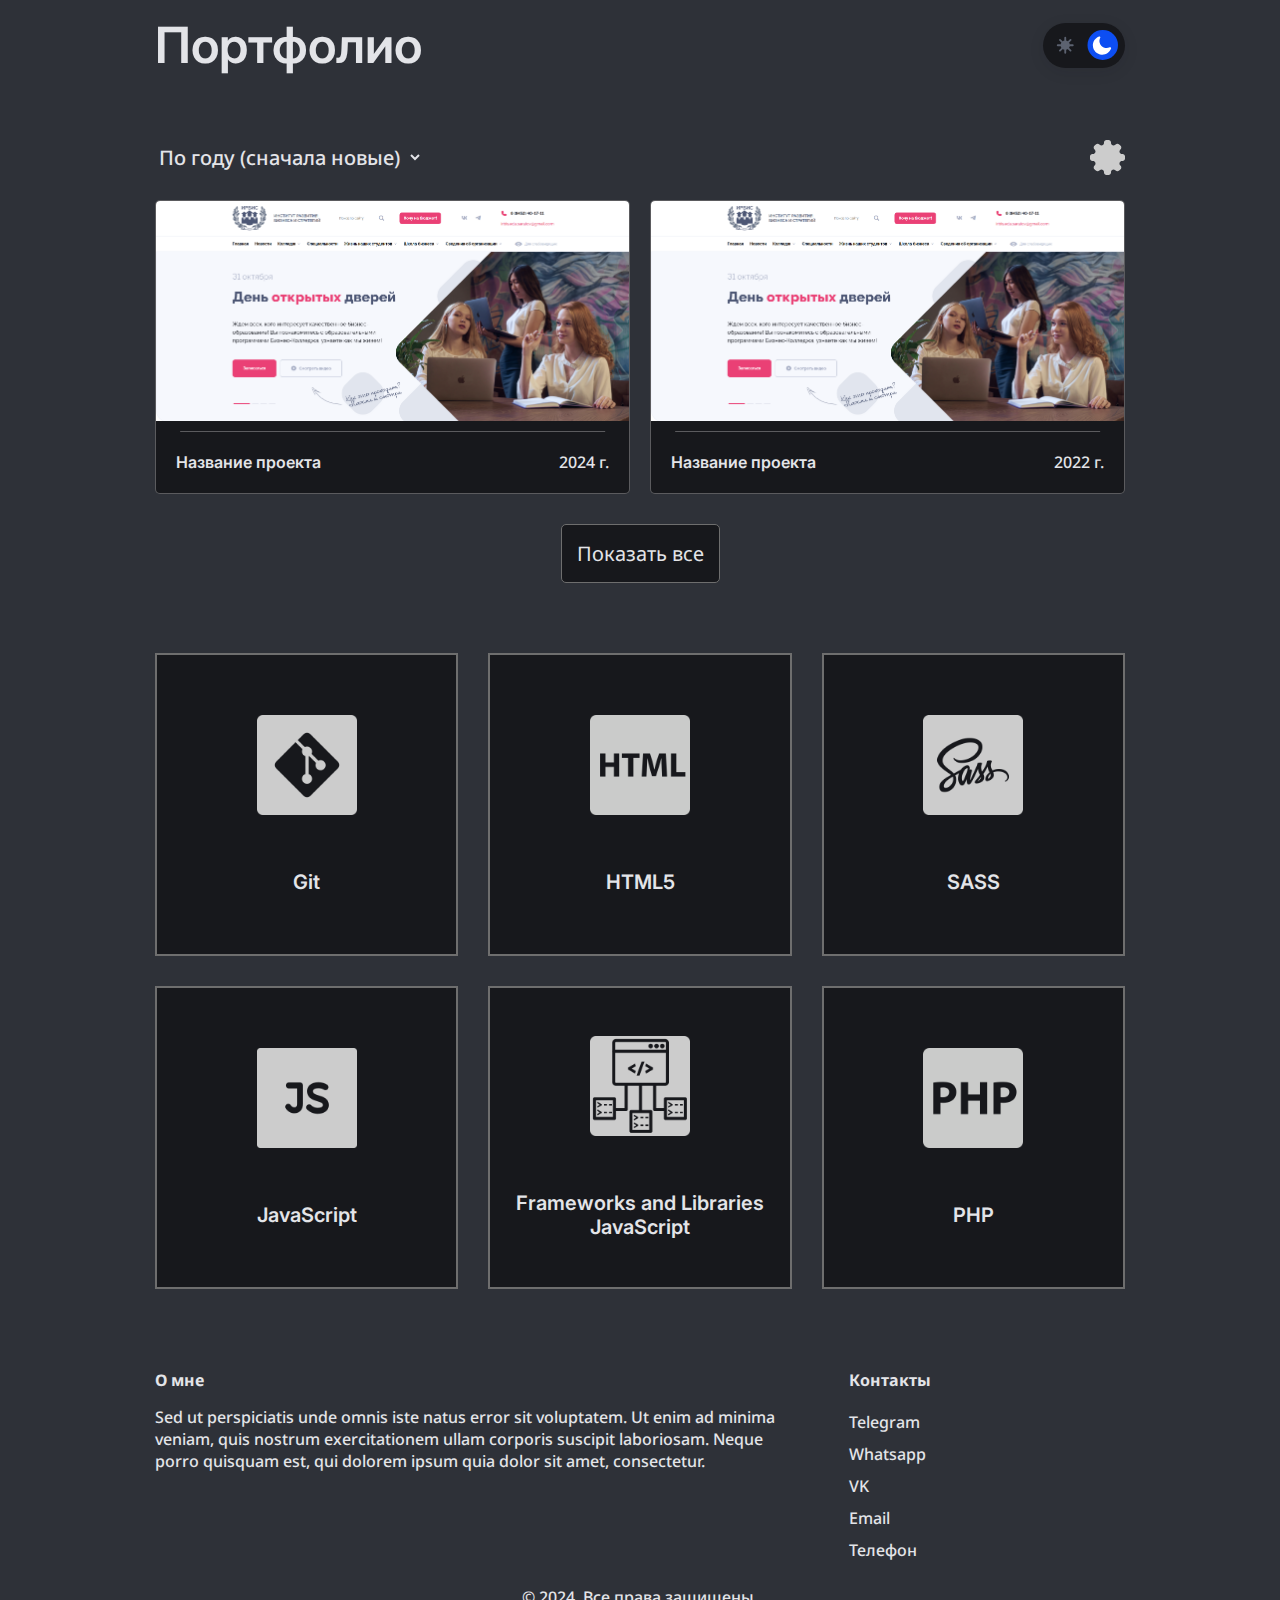
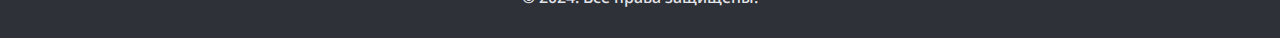
==== index.html @ 09d4878a "add" ====
<!DOCTYPE html>
<html lang="ru">

<head>
    <meta charset="UTF-8">
    <meta name="viewport" content="width=device-width, initial-scale=1.0">
    <link rel="stylesheet" href="./css/style.css">
    <title>Document</title>
</head>

<body class="dark-mode">
    <header class="header">
        <div class="container">
            <div class="header__wrapper">
                <h1>Портфолио</h1>


                <div class="themeToggle">
                    <svg display="none">
                        <symbol id="light" viewBox="0 0 24 24">
                            <g stroke="currentColor" stroke-width="2" stroke-linecap="round">
                                <line x1="12" y1="17" x2="12" y2="20" transform="rotate(0,12,12)" />
                                <line x1="12" y1="17" x2="12" y2="20" transform="rotate(45,12,12)" />
                                <line x1="12" y1="17" x2="12" y2="20" transform="rotate(90,12,12)" />
                                <line x1="12" y1="17" x2="12" y2="20" transform="rotate(135,12,12)" />
                                <line x1="12" y1="17" x2="12" y2="20" transform="rotate(180,12,12)" />
                                <line x1="12" y1="17" x2="12" y2="20" transform="rotate(225,12,12)" />
                                <line x1="12" y1="17" x2="12" y2="20" transform="rotate(270,12,12)" />
                                <line x1="12" y1="17" x2="12" y2="20" transform="rotate(315,12,12)" />
                            </g>
                            <circle fill="currentColor" cx="12" cy="12" r="5" />
                        </symbol>
                        <symbol id="dark" viewBox="0 0 24 24">
                            <path fill="currentColor"
                                d="M15.1,14.9c-3-0.5-5.5-3-6-6C8.8,7.1,9.1,5.4,9.9,4c0.4-0.8-0.4-1.7-1.2-1.4C4.6,4,1.8,7.9,2,12.5c0.2,5.1,4.4,9.3,9.5,9.5c4.5,0.2,8.5-2.6,9.9-6.6c0.3-0.8-0.6-1.7-1.4-1.2C18.6,14.9,16.9,15.2,15.1,14.9z" />
                        </symbol>
                    </svg>
                    <label class="switch">
                        <input class="switch__input" type="checkbox" role="switch" name="dark" checked />
                        <svg class="switch__icon" width="24px" height="24px" aria-hidden="true">
                            <use href="#light" />
                        </svg>
                        <svg class="switch__icon" width="24px" height="24px" aria-hidden="true">
                            <use href="#dark" />
                        </svg>
                        <span class="switch__inner"></span>
                        <span class="switch__inner-icons">
                            <svg class="switch__icon" width="24px" height="24px" aria-hidden="true">
                                <use href="#light" />
                            </svg>
                            <svg class="switch__icon" width="24px" height="24px" aria-hidden="true">
                                <use href="#dark" />
                            </svg>
                        </span>
                        <span class="switch__sr">Dark Mode</span>
                    </label>
                </div>
            </div>
        </div>
    </header>
    <main>

        <section class="portfolio">
            <div class="container">
                <div class="portfolio__filter">
                    <select id="portfolioFilter" class="portfolio__filter-select">
                        <option value="newest">По году (сначала новые)</option>
                        <option value="oldest">По году (сначала старые)</option>
                        <option value="name">По названию</option>
                    </select>
                    <img src="./img/gear.svg" alt="Фильтр">
                </div>
                <div class="portfolio__wrapper">
                    <div class="portfolio__card">
                        <img src="./img/partfolio/irbis.png" alt="">
                        <div class="portfolio__card-title">
                            <h2>Название проекта</h2>
                            <p>2022</p>
                        </div>
                        <div class="portfolio__card-description-wrapper">
                            <div class="portfolio__card-description">
                                <p>Описание работы:</p>
                                <p>Этот стайт лаоаоа аотшлтаращ агущауг</p>
 
                            </div>
                        </div>
                    </div>
                    <div class="portfolio__card">
                        <img src="./img/partfolio/irbis.png" alt="">
                        <div class="portfolio__card-title">
                            <h2>Название проекта</h2>
                            <p>2024</p>
                        </div>
                        <div class="portfolio__card-description-wrapper">
                            <div class="portfolio__card-description">
                                <p>Описание работы:</p>
                                <p>Этот стайт лаоаоа аотшлтаращ агущауг</p>
             
                            </div>
                        </div>
                    </div>
                </div>
                <div class="portfolio__actions">
                    <div class="portfolio__actions-btn btn"><span>Показать все</span></div>
                </div>
            </div>
        </section>
        <section class="skills">
            <div class="container">
                <div class="skills__wrapper">
                    <div class="skills__item">
                        <img src="./img/skills/git.png" alt="">
                        <h3>Git</h3>
                    </div>
                    <div class="skills__item">
                        <img src="./img/skills/html.png" alt="">
                        <h3>HTML5</h3>
                    </div>
                    <div class="skills__item">
                        <img src="./img/skills/scss.png" alt="">
                        <h3>SASS</h3>
                    </div>
                    <div class="skills__item">
                        <img src="./img/skills/js.png" alt="">
                        <h3>JavaScript</h3>
                    </div>
                    <div class="skills__item">
                        <img src="./img/skills/framework.png" alt="">
                        <h3>Frameworks and Libraries JavaScript</h3>
                    </div>
                    <div class="skills__item">
                        <img src="./img/skills/php.png" alt="">
                        <h3>PHP</h3>
                    </div>

                </div>
            </div>
        </section>
    </main>
    <footer class="footer">
        <div class="container">
            <div class="footer__wrapper">
                <div class="footer__wrapper-about">
                    <p class="footer__wrapper-title">О мне</p>
                    <p>
                        Sed ut perspiciatis unde omnis iste natus error sit voluptatem. Ut enim ad minima veniam, quis
                        nostrum exercitationem ullam corporis suscipit laboriosam. Neque porro quisquam est, qui dolorem
                        ipsum quia dolor sit amet, consectetur.
                    </p>
                </div>
                <div class="footer__wrapper-links">
                    <p class="footer__wrapper-title">Контакты</p>
                    <a href="">Telegram</a>
                    <a href="">Whatsapp</a>
                    <a href="">VK</a>
                    <a href="mailto:nekitkrulov@gmail.com">Email</a>
                    <a href="tel:+79999999999">Телефон</a>
                </div>

            </div>
            <p class="footer__copyright">© 2024. Все права защищены.</p>
        </div>
    </footer>



    <script src="./scripts/script.js"></script>
</body>

</html>
---- css/style.css ----
@charset "UTF-8";
@import url("https://fonts.googleapis.com/css2?family=Inter:ital,opsz,wght@0,14..32,100..900;1,14..32,100..900&family=Noto+Sans:ital,wght@0,100..900;1,100..900&display=swap");
* {
  box-sizing: border-box;
  margin: 0;
  padding: 0;
}

a {
  text-decoration: none;
}

input:focus::-webkit-input-placeholder {
  color: transparent;
}

textarea:focus::-webkit-input-placeholder {
  color: transparent;
}

input:focus-visible {
  outline: none;
}

/* Reset and base styles  */
* {
  padding: 0;
  margin: 0;
  border: none;
}

*,
*::before,
*::after {
  box-sizing: border-box;
}

:focus,
:active,
a:focus,
a:active {
  outline: none;
}

/* Links */
a {
  color: inherit;
  text-decoration: none;
  transition: color 0.3s linear;
}

a:hover {
  text-decoration: none;
}

/* Common */
aside,
nav,
footer,
header,
section,
main {
  display: block;
}

h1,
h2,
h3,
h4,
h5,
h6,
p {
  font-size: inherit;
  font-weight: inherit;
}

ul,
ul li {
  list-style: none;
}

img {
  vertical-align: top;
}

img,
svg {
  max-width: 100%;
  height: auto;
}

address {
  font-style: normal;
}

/* Form */
input,
textarea,
button,
select {
  font-family: inherit;
  font-size: inherit;
  color: inherit;
  background-color: transparent;
}

input::-ms-clear {
  display: none;
}

button,
input[type=submit] {
  display: inline-block;
  box-shadow: none;
  background-color: transparent;
  background: none;
  cursor: pointer;
}

input:focus,
input:active,
button:focus,
button:active {
  outline: none;
}

button::-moz-focus-inner {
  padding: 0;
  border: 0;
}

label {
  cursor: pointer;
}

legend {
  display: block;
}

h1,
h2,
h3,
h4,
h5,
h6 {
  font-family: "Inter", sans-serif;
  font-optical-sizing: auto;
  font-weight: 600;
  font-style: normal;
}

p,
a,
select {
  font-family: "Noto Sans", sans-serif;
  font-optical-sizing: auto;
  font-weight: 500;
  font-style: normal;
  font-variation-settings: "wdth" 100;
}

main {
  padding-bottom: 50px;
  padding-top: 50px;
}
@media (max-width: 768px) {
  main {
    padding-top: 25px;
    padding-bottom: 25px;
  }
}
@media (max-width: 576px) {
  main {
    padding-top: 0px;
    padding-bottom: 0px;
  }
}

body {
  position: relative;
}

.btn {
  display: inline-flex;
  justify-content: center;
  border: 1px solid #000;
  padding: 15px;
  font-family: "Noto Sans", sans-serif;
  font-size: 20px;
  border-radius: 5px;
  cursor: pointer;
}
.dark-mode .btn {
  border-color: #6e6e6e;
}

/* width */
::-webkit-scrollbar {
  width: 10px;
}

/* Track */
::-webkit-scrollbar-track {
  background: #f1f1f1;
}

/* Handle */
::-webkit-scrollbar-thumb {
  background: #888;
}

/* Handle on hover */
::-webkit-scrollbar-thumb:hover {
  background: #555;
}

/* Dark mode styles */
.dark-mode::-webkit-scrollbar-track {
  background: #202328;
}
.dark-mode::-webkit-scrollbar-thumb {
  background: #17181C;
}
.dark-mode::-webkit-scrollbar-thumb:hover {
  background: #3a3f4a;
}

:root {
  --hue: 223;
  --primary: hsl(var(--hue), 90%, 50%);
  --trans-dur: 0.6s;
  --trans-timing: cubic-bezier(0.65, 0, 0.35, 1);
}

body:has(.switch__input:checked) {
  background-color: hsl(var(--hue), 10%, 20%);
  color: hsl(var(--hue), 10%, 90%);
}

.portfolio__filter-select option {
  background-color: #17181c;
}

.switch {
  margin: auto;
  position: relative;
  -webkit-user-select: none;
     -moz-user-select: none;
          user-select: none;
  font-size: 30px;
}
.switch, .switch__input {
  display: block;
  -webkit-tap-highlight-color: transparent;
}
.switch__icon {
  color: hsla(var(--hue), 10%, 80%);
  pointer-events: none;
  position: absolute;
  top: 0.375em;
  left: 0.375em;
  width: 0.75em;
  height: 0.75em;
  transition: color var(--trans-dur), transform var(--trans-dur) var(--trans-timing);
}
.switch__icon:nth-of-type(2) {
  right: 0.375em;
  left: auto;
}
.switch__inner, .switch__inner-icons {
  border-radius: 0.5em;
  display: block;
  overflow: hidden;
  position: absolute;
  top: 0.25em;
  left: 0.25em;
  width: 2.25em;
  height: 1em;
}
.switch__inner:before, .switch__inner-icons {
  transition: transform var(--trans-dur) var(--trans-timing);
  transform: translateX(-1.25em);
}
.switch__inner:before {
  background-color: var(--primary);
  border-radius: inherit;
  content: "";
  display: block;
  width: 100%;
  height: 100%;
}
.switch__inner-icons {
  pointer-events: none;
}
.switch__inner-icons .switch__icon {
  color: hsl(0, 0%, 100%);
  top: 0.125em;
  left: 0.125em;
  transform: translateX(1.25em);
}
.switch__inner-icons .switch__icon:nth-child(2) {
  right: 0.125em;
  left: auto;
}
.switch__input {
  background-color: hsl(0, 0%, 100%);
  border-radius: 0.75em;
  box-shadow: 0 0 0 0.0625em hsla(var(--hue), 90%, 50%, 0), 0 0.125em 0.5em hsla(var(--hue), 10%, 10%, 0.1);
  outline: transparent;
  width: 2.75em;
  height: 1.5em;
  -webkit-appearance: none;
  -moz-appearance: none;
       appearance: none;
  transition: background-color var(--trans-dur), box-shadow var(--trans-dur);
}
.switch__input:checked {
  background-color: hsl(var(--hue), 10%, 10%);
}
.switch__input:checked ~ .switch__icon {
  color: hsla(var(--hue), 10%, 40%);
}
.switch__input:checked ~ .switch__inner:before,
.switch__input:checked ~ .switch__inner-icons {
  transform: translateX(1.25em);
}
.switch__input:checked ~ .switch__icon:nth-of-type(2) {
  transform: rotate(360deg);
}
.switch__input:checked ~ .switch__inner-icons .switch__icon:first-of-type {
  transform: translateX(-1.25em) rotate(-360deg);
}
.switch__input:checked ~ .switch__inner-icons .switch__icon:nth-of-type(2) {
  transform: translateX(-1.25em) rotate(360deg);
}
.switch__input:not(:checked) ~ .switch__icon:first-of-type {
  transform: rotate(360deg);
}
.switch__input:focus-visible {
  box-shadow: 0 0 0 0.0625em hsla(var(--hue), 90%, 50%, 1), 0 0.125em 0.5em hsla(var(--hue), 10%, 10%, 0.1);
}
.switch__sr {
  overflow: hidden;
  position: absolute;
  width: 1px;
  height: 1px;
}

@media (max-width: 768px) {
  .switch {
    font-size: 25px;
  }
}
@media (max-width: 576px) {
  .switch {
    font-size: 20px;
  }
}
.header {
  padding: 15px 0;
  position: relative;
}
.header__wrapper {
  display: flex;
  justify-content: space-between;
  align-items: center;
  font-size: 50px;
}

@media (max-width: 768px) {
  .header h1 {
    font-size: 40px;
  }
}
@media (max-width: 576px) {
  .header h1 {
    font-size: 35px;
  }
}
.skills__wrapper {
  display: grid;
  grid-template-columns: repeat(3, 1fr);
  gap: 30px;
}
.skills__item {
  text-align: center;
  font-size: 20px;
  border: 2px solid #000;
  padding: 20px;
  aspect-ratio: 1/1;
  display: flex;
  flex-direction: column;
  justify-content: center;
  align-items: center;
  gap: 55px;
  transition: all 0.38s ease-in-out;
}
.skills__item img {
  -o-object-fit: contain;
     object-fit: contain;
  transition: all 0.38s ease-in-out;
  max-width: 100px;
}
@media screen and (min-width: 993px) {
  .skills__item:hover {
    background-color: #000;
    color: #fff;
  }
  .skills__item:hover img {
    filter: invert(1);
  }
}
.dark-mode .skills__item {
  border-color: #6e6e6e;
  background-color: #17181c;
}
.dark-mode .skills__item img {
  filter: invert(0.8);
}
@media screen and (min-width: 993px) {
  .dark-mode .skills__item:hover {
    background-color: #fff;
    color: #000;
  }
  .dark-mode .skills__item:hover img {
    filter: invert(0);
  }
}

@media (max-width: 992px) {
  .skills__item {
    gap: 10px;
    justify-content: space-evenly;
  }
  .skills__item img {
    max-width: 70px;
  }
  .skills__item h3 {
    font-size: 16px;
  }
}
@media (max-width: 768px) {
  .skills__wrapper {
    gap: 10px;
    grid-template-columns: repeat(2, 1fr);
  }
}
@media (max-width: 576px) {
  .skills__wrapper {
    gap: 10px;
    grid-template-columns: repeat(2, 1fr);
  }
  .skills__item {
    padding: 10px;
  }
  .skills__item img {
    max-width: 50%;
  }
  .skills__item h3 {
    font-size: 12px;
  }
}
.portfolio {
  margin-bottom: 70px;
}
.portfolio__filter {
  display: flex;
  align-items: center;
  justify-content: space-between;
  margin-bottom: 25px;
}
.portfolio__filter img {
  -o-object-fit: contain;
     object-fit: contain;
  width: 35px;
  animation: anim infinite 18s;
}
.dark-mode .portfolio__filter img {
  filter: invert(1);
}
.portfolio__filter-select {
  font-size: 20px;
}
.portfolio__wrapper {
  display: grid;
  grid-template-columns: repeat(2, 1fr);
  row-gap: 50px;
  -moz-column-gap: 20px;
       column-gap: 20px;
  margin-bottom: 30px;
}
.portfolio__card {
  position: relative;
  overflow: hidden;
  cursor: pointer;
  border: 1px solid rgba(171, 171, 171, 0.462745098);
  border-radius: 5px;
  transition: background-color 0.38s ease-in-out;
}
.dark-mode .portfolio__card {
  background-color: #17181c;
}
.portfolio__card img {
  -o-object-fit: cover;
     object-fit: cover;
  margin-bottom: 10px;
}
.portfolio__card-title {
  display: flex;
  align-items: center;
  justify-content: space-between;
  gap: 40px;
  padding: 20px;
  position: relative;
}
.portfolio__card-title::after {
  content: "";
  position: absolute;
  top: 0;
  left: 50%;
  transform: translateX(-50%);
  width: 90%;
  height: 1px;
  background-color: rgba(171, 171, 171, 0.462745098);
}
.portfolio__card-title p::after {
  content: " г.";
}
.portfolio__card-description-wrapper {
  position: absolute;
  top: 0;
  left: 0;
  width: 100%;
  height: 100%;
  background-color: rgba(255, 255, 255, 0.9);
  opacity: 0;
  transition: opacity 0.5s cubic-bezier(0.25, 0.1, 0.25, 1), background-color 0.38s ease-in-out, -webkit-clip-path 0.5s cubic-bezier(0.25, 0.1, 0.25, 1);
  transition: opacity 0.5s cubic-bezier(0.25, 0.1, 0.25, 1), clip-path 0.5s cubic-bezier(0.25, 0.1, 0.25, 1), background-color 0.38s ease-in-out;
  transition: opacity 0.5s cubic-bezier(0.25, 0.1, 0.25, 1), clip-path 0.5s cubic-bezier(0.25, 0.1, 0.25, 1), background-color 0.38s ease-in-out, -webkit-clip-path 0.5s cubic-bezier(0.25, 0.1, 0.25, 1);
  -webkit-clip-path: circle(0% at 50% 50%);
          clip-path: circle(0% at 50% 50%);
}
.dark-mode .portfolio__card-description-wrapper {
  background-color: rgba(45, 49, 56, 0.9333333333);
}
.portfolio__card-description {
  padding: 20px;
  opacity: 0;
  transition: opacity 0.5s cubic-bezier(0.25, 0.1, 0.25, 1);
  height: 100%;
  display: flex;
  flex-direction: column;
}
.portfolio__card-technologes {
  margin-top: auto;
}
.portfolio__card-skills {
  display: flex;
  align-items: center;
  justify-content: left;
  gap: 10px;
}
@media screen and (min-width: 993px) {
  .portfolio__card:hover .portfolio__card-description-wrapper {
    opacity: 1;
    -webkit-clip-path: circle(150% at 50% 50%);
            clip-path: circle(150% at 50% 50%);
  }
  .portfolio__card:hover .portfolio__card-description {
    opacity: 1;
  }
}
.portfolio__actions {
  display: flex;
  text-align: center;
  justify-content: center;
}

.portfolio__actions-btn {
  position: relative;
  overflow: hidden;
  cursor: pointer;
}
.dark-mode .portfolio__actions-btn {
  background-color: #17181c;
}
.portfolio__actions-btn-circle {
  position: absolute;
  top: 0;
  left: 0;
  width: 100%;
  height: 100%;
  background-color: rgba(0, 0, 0, 0.748);
  opacity: 0;
  transition: opacity 0.5s cubic-bezier(0.25, 0.1, 0.25, 1), -webkit-clip-path 0.5s cubic-bezier(0.25, 0.1, 0.25, 1);
  transition: opacity 0.5s cubic-bezier(0.25, 0.1, 0.25, 1), clip-path 0.5s cubic-bezier(0.25, 0.1, 0.25, 1);
  transition: opacity 0.5s cubic-bezier(0.25, 0.1, 0.25, 1), clip-path 0.5s cubic-bezier(0.25, 0.1, 0.25, 1), -webkit-clip-path 0.5s cubic-bezier(0.25, 0.1, 0.25, 1);
  -webkit-clip-path: circle(0% at 50% 50%);
          clip-path: circle(0% at 50% 50%);
}
.dark-mode .portfolio__actions-btn-circle {
  background-color: rgba(255, 255, 255, 0.862);
}
.portfolio__actions-btn span {
  transition: all 0.38s ease-in-out;
  z-index: 2;
}
@media screen and (min-width: 993px) {
  .portfolio__actions-btn:hover span {
    color: #fff;
  }
  .dark-mode .portfolio__actions-btn:hover span {
    color: #2d3138;
  }
}

@keyframes anim {
  0% {
    transform: rotate(0);
  }
  100% {
    transform: rotate(360deg);
  }
}
@media (max-width: 992px) {
  .portfolio {
    margin-bottom: 40px;
  }
  .portfolio__actions-btn span {
    font-size: 18px;
  }
  .portfolio__card-title {
    padding: 10px;
  }
  .portfolio__card-description-wrapper {
    position: relative;
    opacity: 1;
    height: unset;
    width: unset;
    -webkit-clip-path: none !important;
            clip-path: none !important;
    background-color: #fff;
  }
  .dark-mode .portfolio__card-description-wrapper {
    background-color: #17181c;
  }
  .portfolio__card-description {
    opacity: 1;
    height: unset;
    width: unset;
    padding: 10px;
    font-size: 14px;
  }
  .portfolio__card-description p:first-of-type {
    font-weight: 600;
  }
}
@media (max-width: 768px) {
  .portfolio {
    margin-bottom: 40px;
  }
  .portfolio__wrapper {
    display: flex;
    flex-direction: column;
    gap: 15px;
  }
  .portfolio__card {
    width: 100%;
  }
}
@media (max-width: 576px) {
  .portfolio {
    margin-bottom: 20px;
  }
  .portfolio__filter img {
    display: none;
  }
}
.footer {
  padding: 30px 0;
}
.footer__wrapper {
  display: flex;
  justify-content: space-between;
  margin-bottom: 20px;
  gap: 50px;
}
.footer__wrapper-about {
  flex-basis: 70%;
}
.footer__wrapper-title {
  font-weight: bold;
  margin-bottom: 15px;
}
.footer__wrapper-links {
  position: relative;
  flex-basis: 30%;
  display: flex;
  flex-direction: column;
  align-items: start;
}
.footer__wrapper-links a {
  display: inline-block;
  padding: 5px 0;
  text-decoration: none;
  color: inherit;
  transition: transform 0.3s ease;
  width: 50%;
}
@media screen and (min-width: 993px) {
  .footer__wrapper-links a:hover {
    transform: translateX(5px);
  }
}
.footer__copyright {
  text-align: center;
}
.footer__magnetic-border {
  position: absolute;
  pointer-events: none;
  transition: all 0.5s cubic-bezier(0.175, 0.885, 0.32, 1.275);
  border: 2px solid rgba(0, 0, 0, 0.7333333333);
  border-radius: 4px;
  opacity: 0;
  box-shadow: 0 0 10px rgba(0, 0, 0, 0.1);
}
.dark-mode .footer__magnetic-border {
  border-color: rgba(255, 255, 255, 0.7333333333);
}

@media (max-width: 768px) {
  .footer {
    font-size: 14px;
  }
}
@media (max-width: 576px) {
  .footer {
    font-size: 16px;
  }
  .footer__wrapper {
    flex-direction: column;
    gap: 20px;
  }
  .footer__wrapper-links {
    flex-wrap: wrap;
    flex-direction: row;
  }
  .footer__wrapper-title {
    display: block;
    width: 100%;
    margin-bottom: 10px;
  }
  .footer__copyright {
    font-size: 14px;
    opacity: 0.8;
  }
}
.container {
  width: 100%;
  max-width: 1000px;
  padding-left: 15px;
  padding-right: 15px;
  margin: 0 auto;
}
@media screen and (max-width: 992px) {
  .container {
    max-width: 720px;
  }
}
@media screen and (max-width: 768px) {
  .container {
    max-width: 540px;
    padding-left: 15px;
    padding-right: 15px;
  }
}
@media screen and (max-width: 576px) {
  .container {
    max-width: none;
  }
}/*# sourceMappingURL=style.css.map */
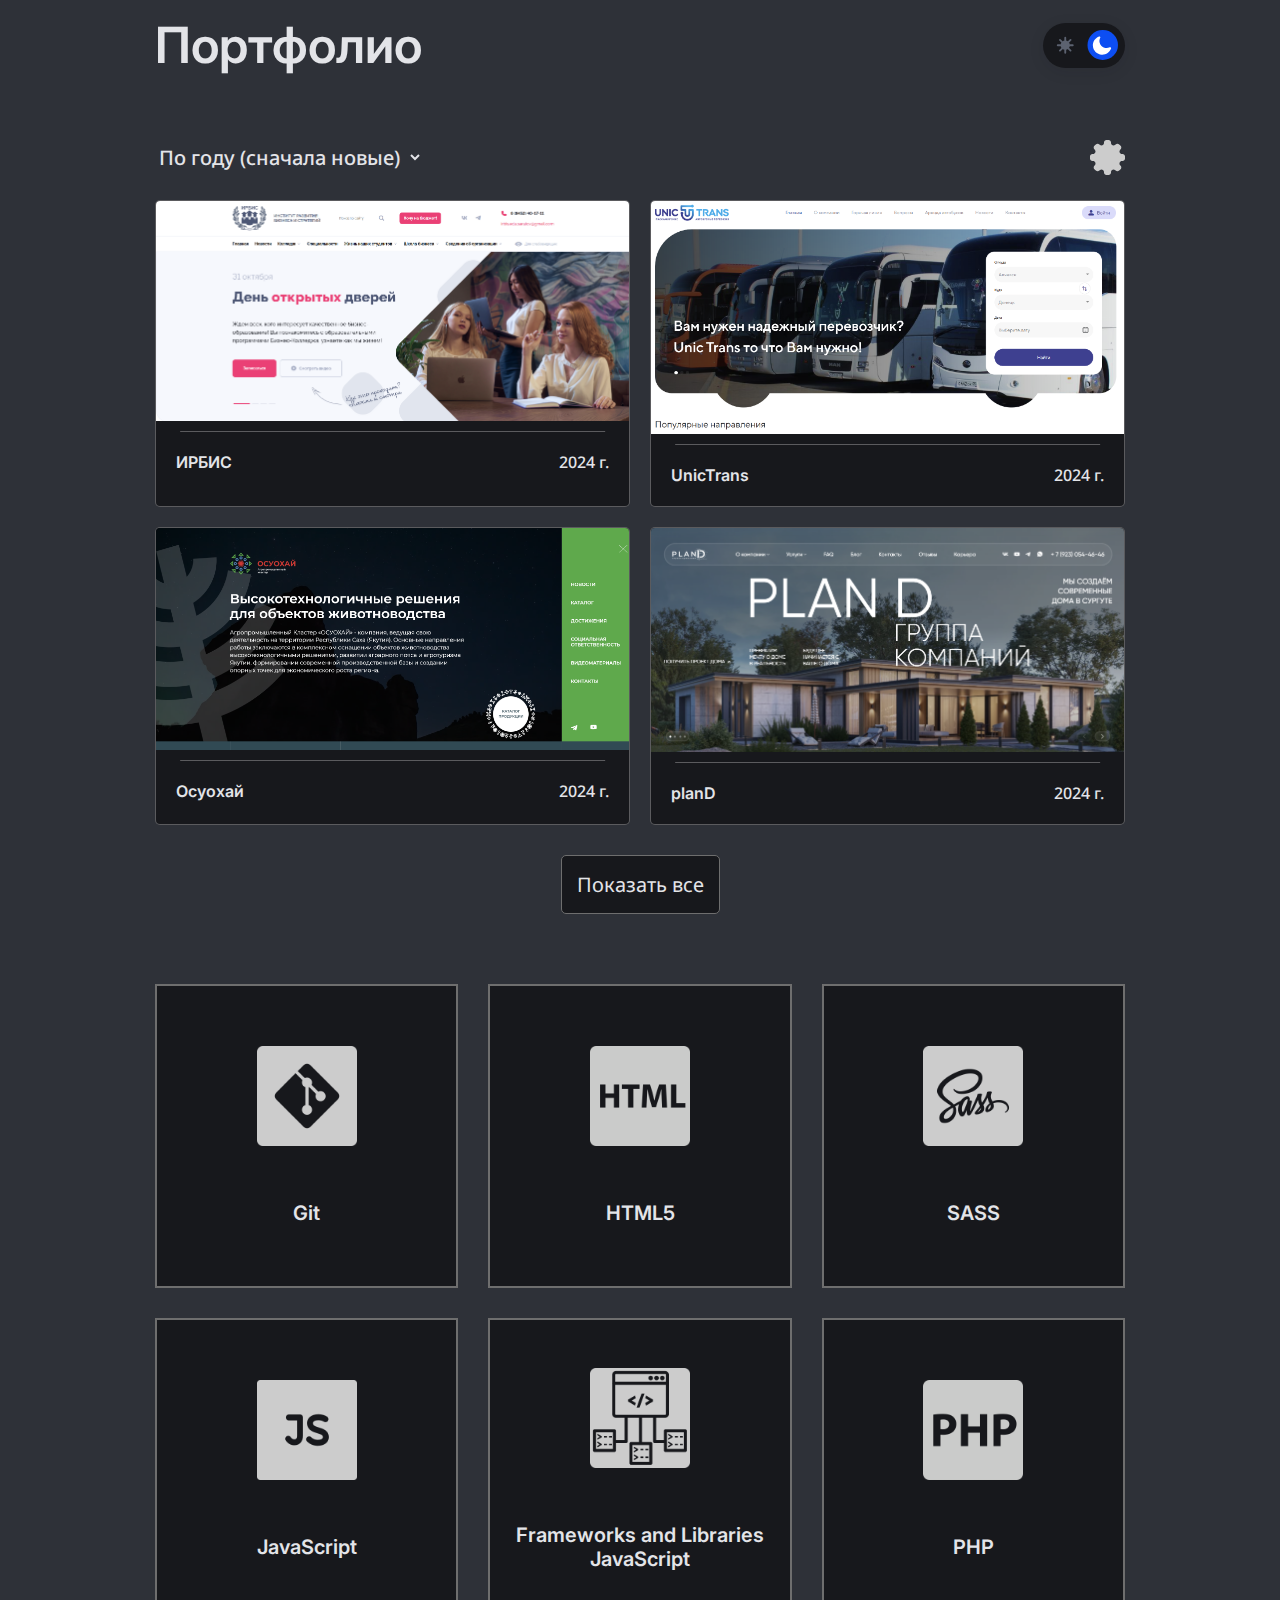
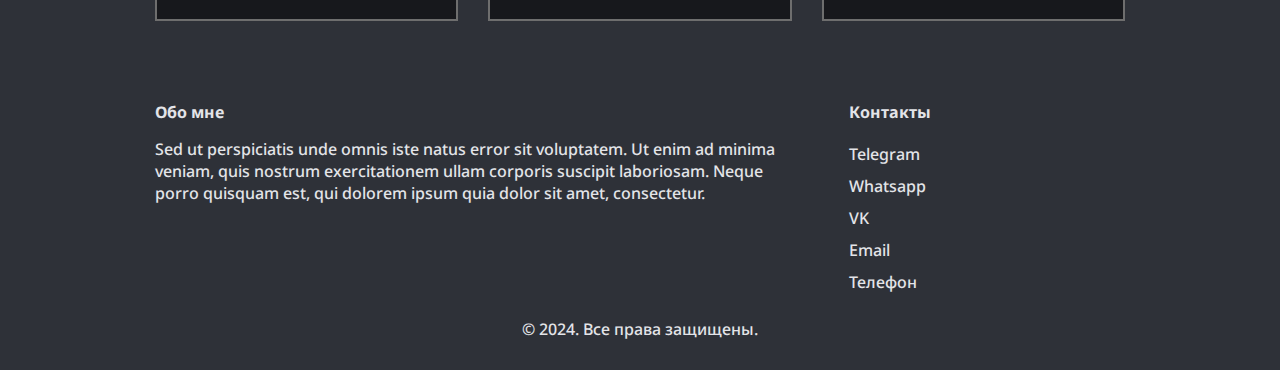
==== commit c90ceb51: "add content" ====
--- a/index.html
+++ b/index.html
@@ -5,7 +5,9 @@
     <meta charset="UTF-8">
     <meta name="viewport" content="width=device-width, initial-scale=1.0">
     <link rel="stylesheet" href="./css/style.css">
-    <title>Document</title>
+    <title>Портфолио</title>
+    <link rel="shortcut icon" href="./img/gear.svg" type="image/svg+xml" media="(prefers-color-scheme: light)">
+    <link rel="shortcut icon" href="./img/gear-dark.png" type="image/png+xml" media="(prefers-color-scheme: dark)">
 </head>
 
 <body class="dark-mode">
@@ -71,37 +73,73 @@
                     <img src="./img/gear.svg" alt="Фильтр">
                 </div>
                 <div class="portfolio__wrapper">
-                    <div class="portfolio__card">
+                    <a class="portfolio__card" href="https://irbis-edu.ru">
                         <img src="./img/partfolio/irbis.png" alt="">
                         <div class="portfolio__card-title">
-                            <h2>Название проекта</h2>
-                            <p>2022</p>
-                        </div>
-                        <div class="portfolio__card-description-wrapper">
-                            <div class="portfolio__card-description">
-                                <p>Описание работы:</p>
-                                <p>Этот стайт лаоаоа аотшлтаращ агущауг</p>
- 
-                            </div>
-                        </div>
-                    </div>
-                    <div class="portfolio__card">
-                        <img src="./img/partfolio/irbis.png" alt="">
-                        <div class="portfolio__card-title">
-                            <h2>Название проекта</h2>
-                            <p>2024</p>
-                        </div>
-                        <div class="portfolio__card-description-wrapper">
-                            <div class="portfolio__card-description">
-                                <p>Описание работы:</p>
-                                <p>Этот стайт лаоаоа аотшлтаращ агущауг</p>
-             
-                            </div>
-                        </div>
-                    </div>
+                            <h2>ИРБИС</h2>
+                            <p>2024</p>
+                        </div>
+                        <div class="portfolio__card-description-wrapper">
+                            <div class="portfolio__card-description">
+                                <p>Описание работы:</p>
+                                <p>Верстка сайта для Институт Развития Бизнеса и Стратегий.</p>
+                                <p>Использовались библиотеки: select2, fancybox, Accordion, swiper.</p>
+                                <p class="portfolio__card-original"
+                                    data-href="https://markup.spaceapp.ru/IrbisNew/index.html">
+                                    Посмотреть оригинальную верстку
+                                </p>
+                            </div>
+                        </div>
+                    </a>
+                    <a class="portfolio__card" href="https://unictrans.com">
+                        <img src="./img/partfolio/unic.png" alt="">
+                        <div class="portfolio__card-title">
+                            <h2>UnicTrans</h2>
+                            <p>2024</p>
+                        </div>
+                        <div class="portfolio__card-description-wrapper">
+                            <div class="portfolio__card-description">
+                                <p>Описание работы:</p>
+                                <p>Верстка для UnicTrans пассажирские перевозки</p>
+                                <p>Использовались библиотеки: select2, fancybox, swiper.</p>
+                                <p class="portfolio__card-original"
+                                    data-href="https://markup.spaceapp.ru/unictrans/index.html#">
+                                    Посмотреть оригинальную верстку
+                                </p>
+                            </div>
+                        </div>
+                    </a>
+                    <a class="portfolio__card" href="https://osuohai-agro.ru">
+                        <img src="./img/partfolio/oso.png" alt="">
+                        <div class="portfolio__card-title">
+                            <h2>Осуохай</h2>
+                            <p>2024</p>
+                        </div>
+                        <div class="portfolio__card-description-wrapper">
+                            <div class="portfolio__card-description">
+                                <p>Описание работы:</p>
+                                <p>Верстка дополнительных страниц на сайте выставки Осуохай</p>
+
+                            </div>
+                        </div>
+                    </a>
+                    <a class="portfolio__card" href="https://pland-group.ru/">
+                        <img src="./img/partfolio/planD.png" alt="">
+                        <div class="portfolio__card-title">
+                            <h2>planD</h2>
+                            <p>2024</p>
+                        </div>
+                        <div class="portfolio__card-description-wrapper">
+                            <div class="portfolio__card-description">
+                                <p>Описание работы:</p>
+                                <p>Верстка страниц сайта</p>
+
+                            </div>
+                        </div>
+                    </a>
                 </div>
                 <div class="portfolio__actions">
-                    <div class="portfolio__actions-btn btn"><span>Показать все</span></div>
+                    <div class="portfolio__actions-btn btn" id="showMoreBtn"><span>Показать все</span></div>
                 </div>
             </div>
         </section>
@@ -141,7 +179,7 @@
         <div class="container">
             <div class="footer__wrapper">
                 <div class="footer__wrapper-about">
-                    <p class="footer__wrapper-title">О мне</p>
+                    <p class="footer__wrapper-title">Обо мне</p>
                     <p>
                         Sed ut perspiciatis unde omnis iste natus error sit voluptatem. Ut enim ad minima veniam, quis
                         nostrum exercitationem ullam corporis suscipit laboriosam. Neque porro quisquam est, qui dolorem
@@ -150,11 +188,11 @@
                 </div>
                 <div class="footer__wrapper-links">
                     <p class="footer__wrapper-title">Контакты</p>
-                    <a href="">Telegram</a>
-                    <a href="">Whatsapp</a>
-                    <a href="">VK</a>
+                    <a href="https://t.me/nikitakrulov">Telegram</a>
+                    <a href="https://wa.me/+79663700247?text=Здравствуйте!">Whatsapp</a>
+                    <a href="https://vk.com/nikitakrulov">VK</a>
                     <a href="mailto:nekitkrulov@gmail.com">Email</a>
-                    <a href="tel:+79999999999">Телефон</a>
+                    <a href="tel:+79663700247">Телефон</a>
                 </div>
 
             </div>
--- a/css/style.css
+++ b/css/style.css
@@ -484,9 +484,7 @@
 .portfolio__wrapper {
   display: grid;
   grid-template-columns: repeat(2, 1fr);
-  row-gap: 50px;
-  -moz-column-gap: 20px;
-       column-gap: 20px;
+  gap: 20px;
   margin-bottom: 30px;
 }
 .portfolio__card {
@@ -495,7 +493,7 @@
   cursor: pointer;
   border: 1px solid rgba(171, 171, 171, 0.462745098);
   border-radius: 5px;
-  transition: background-color 0.38s ease-in-out;
+  transition: background-color 0.38s ease-in-out, opacity 0.3s ease-in-out;
 }
 .dark-mode .portfolio__card {
   background-color: #17181c;
@@ -551,6 +549,14 @@
   display: flex;
   flex-direction: column;
 }
+.portfolio__card-description p {
+  font-weight: 400;
+  margin-bottom: 5px;
+}
+.portfolio__card-description p:first-child {
+  font-weight: 600;
+  margin-bottom: 15px;
+}
 .portfolio__card-technologes {
   margin-top: auto;
 }
@@ -559,6 +565,10 @@
   align-items: center;
   justify-content: left;
   gap: 10px;
+}
+.portfolio__card-original {
+  margin-top: auto;
+  padding: 15px;
 }
 @media screen and (min-width: 993px) {
   .portfolio__card:hover .portfolio__card-description-wrapper {
@@ -651,8 +661,18 @@
     padding: 10px;
     font-size: 14px;
   }
-  .portfolio__card-description p:first-of-type {
+  .portfolio__card-description p {
+    font-weight: 400;
+  }
+  .portfolio__card-description p:first-child {
     font-weight: 600;
+    margin-bottom: 10px;
+  }
+  .portfolio__card-original {
+    margin-top: 25px;
+    padding: 0;
+    padding-top: 10px;
+    padding-bottom: 10px;
   }
 }
 @media (max-width: 768px) {
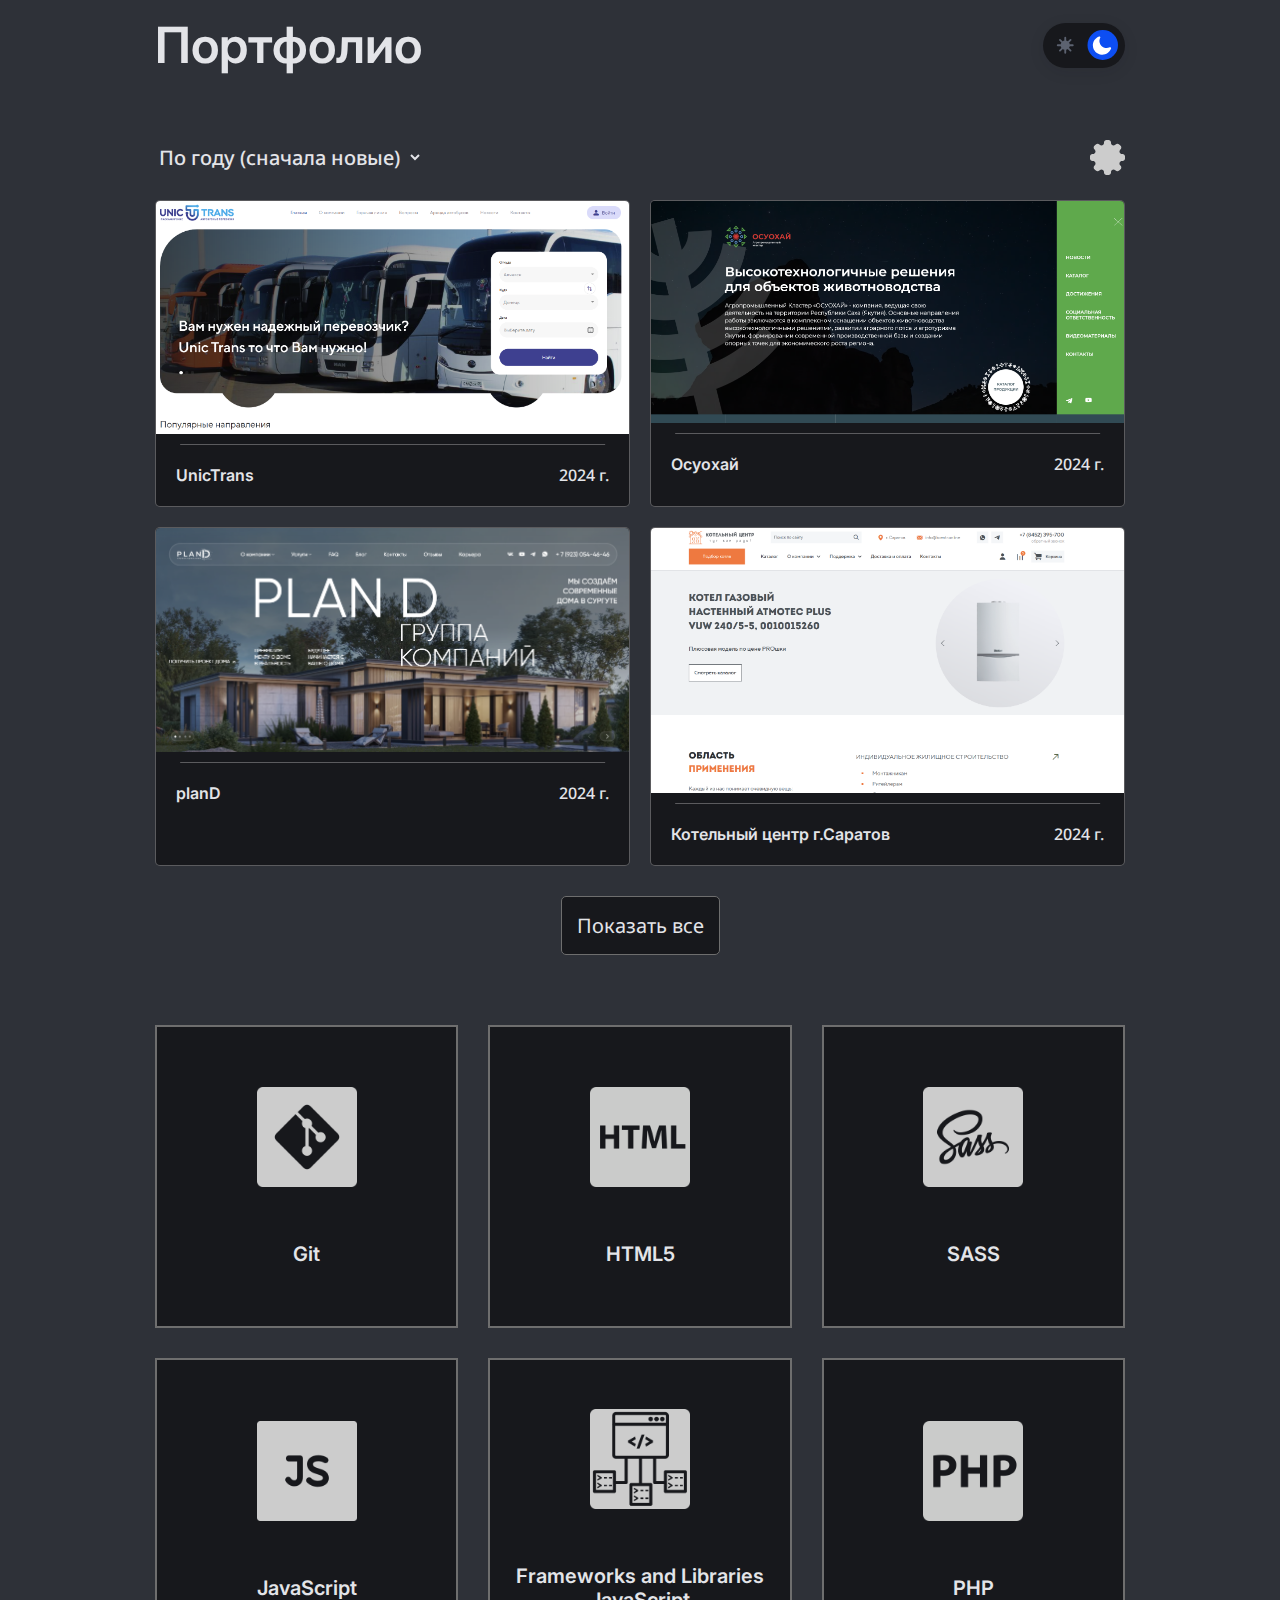
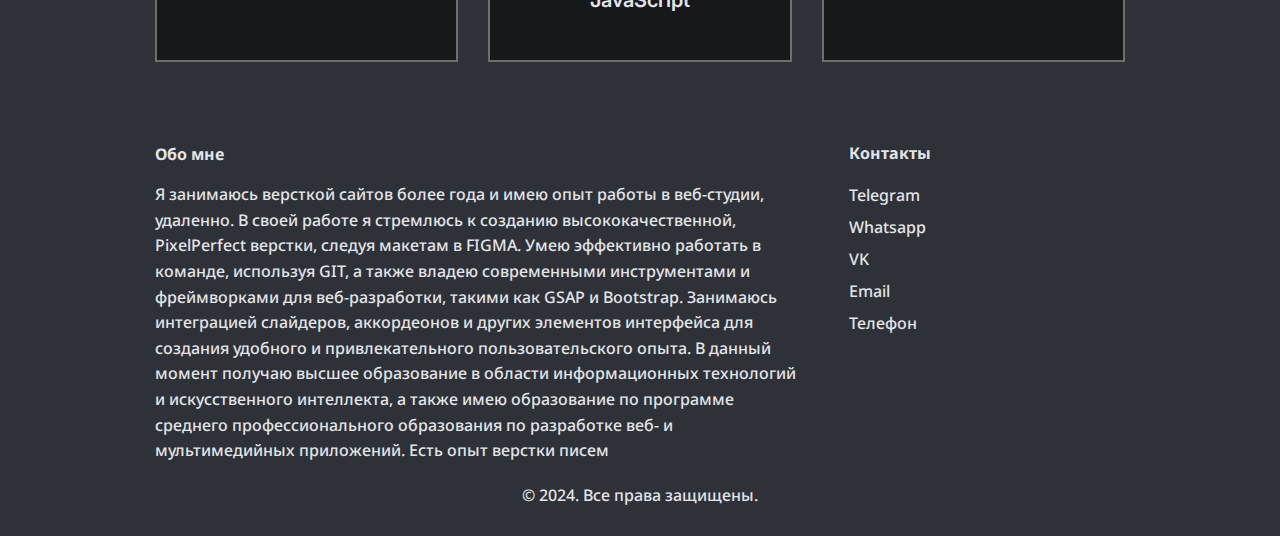
==== commit 94edb350: "add content" ====
--- a/index.html
+++ b/index.html
@@ -73,6 +73,66 @@
                     <img src="./img/gear.svg" alt="Фильтр">
                 </div>
                 <div class="portfolio__wrapper">
+
+                    <a class="portfolio__card" href="https://unictrans.com">
+                        <img src="./img/partfolio/unic.png" alt="">
+                        <div class="portfolio__card-title">
+                            <h2>UnicTrans</h2>
+                            <p>2024</p>
+                        </div>
+                        <div class="portfolio__card-description-wrapper">
+                            <div class="portfolio__card-description">
+                                <p>Описание работы:</p>
+                                <p>Верстка для UnicTrans пассажирские перевозки</p>
+                                <p>Использовались библиотеки: select2, fancybox, swiper.</p>
+                                <p class="portfolio__card-original"
+                                    data-href="https://markup.spaceapp.ru/unictrans/index.html#">
+                                    Посмотреть оригинальную верстку
+                                </p>
+                            </div>
+                        </div>
+                    </a>
+                    <a class="portfolio__card" href="https://osuohai-agro.ru">
+                        <img src="./img/partfolio/oso.png" alt="">
+                        <div class="portfolio__card-title">
+                            <h2>Осуохай</h2>
+                            <p>2024</p>
+                        </div>
+                        <div class="portfolio__card-description-wrapper">
+                            <div class="portfolio__card-description">
+                                <p>Описание работы:</p>
+                                <p>Верстка дополнительных страниц на сайте выставки Осуохай</p>
+
+                            </div>
+                        </div>
+                    </a>
+                    <a class="portfolio__card" href="https://pland-group.ru/">
+                        <img src="./img/partfolio/planD.png" alt="">
+                        <div class="portfolio__card-title">
+                            <h2>planD</h2>
+                            <p>2024</p>
+                        </div>
+                        <div class="portfolio__card-description-wrapper">
+                            <div class="portfolio__card-description">
+                                <p>Описание работы:</p>
+                                <p>Верстка страниц сайта</p>
+                            </div>
+                        </div>
+                    </a>
+
+                    <a class="portfolio__card" href="https://markup.spaceapp.ru/kcentr/">
+                        <img src="./img/partfolio/kcenter.png" alt="">
+                        <div class="portfolio__card-title">
+                            <h2>Котельный центр г.Саратов</h2>
+                            <p>2024</p>
+                        </div>
+                        <div class="portfolio__card-description-wrapper">
+                            <div class="portfolio__card-description">
+                                <p>Описание работы:</p>
+                                <p>Верстка страниц сайта</p>
+                            </div>
+                        </div>
+                    </a>
                     <a class="portfolio__card" href="https://irbis-edu.ru">
                         <img src="./img/partfolio/irbis.png" alt="">
                         <div class="portfolio__card-title">
@@ -91,49 +151,68 @@
                             </div>
                         </div>
                     </a>
-                    <a class="portfolio__card" href="https://unictrans.com">
-                        <img src="./img/partfolio/unic.png" alt="">
-                        <div class="portfolio__card-title">
-                            <h2>UnicTrans</h2>
-                            <p>2024</p>
-                        </div>
-                        <div class="portfolio__card-description-wrapper">
-                            <div class="portfolio__card-description">
-                                <p>Описание работы:</p>
-                                <p>Верстка для UnicTrans пассажирские перевозки</p>
-                                <p>Использовались библиотеки: select2, fancybox, swiper.</p>
-                                <p class="portfolio__card-original"
-                                    data-href="https://markup.spaceapp.ru/unictrans/index.html#">
-                                    Посмотреть оригинальную верстку
-                                </p>
-                            </div>
-                        </div>
-                    </a>
-                    <a class="portfolio__card" href="https://osuohai-agro.ru">
-                        <img src="./img/partfolio/oso.png" alt="">
-                        <div class="portfolio__card-title">
-                            <h2>Осуохай</h2>
-                            <p>2024</p>
-                        </div>
-                        <div class="portfolio__card-description-wrapper">
-                            <div class="portfolio__card-description">
-                                <p>Описание работы:</p>
-                                <p>Верстка дополнительных страниц на сайте выставки Осуохай</p>
-
-                            </div>
-                        </div>
-                    </a>
-                    <a class="portfolio__card" href="https://pland-group.ru/">
-                        <img src="./img/partfolio/planD.png" alt="">
-                        <div class="portfolio__card-title">
-                            <h2>planD</h2>
-                            <p>2024</p>
-                        </div>
-                        <div class="portfolio__card-description-wrapper">
-                            <div class="portfolio__card-description">
-                                <p>Описание работы:</p>
-                                <p>Верстка страниц сайта</p>
-
+                    <a class="portfolio__card" href="https://markup.spaceapp.ru/APM-TEX/">
+                        <img src="./img/partfolio/amp-tech.png" alt="">
+                        <div class="portfolio__card-title">
+                            <h2>АМП-ТЕХ</h2>
+                            <p>2024</p>
+                        </div>
+                        <div class="portfolio__card-description-wrapper">
+                            <div class="portfolio__card-description">
+                                <p>Описание работы:</p>
+                                <p>Верстка страниц сайта</p>
+                            </div>
+                        </div>
+                    </a>
+                    <a class="portfolio__card" href="https://eparhia-balakovo.ru/">
+                        <img src="./img/partfolio/eparchy.png" alt="">
+                        <div class="portfolio__card-title">
+                            <h2>Балаковская епархия</h2>
+                            <p>2024</p>
+                        </div>
+                        <div class="portfolio__card-description-wrapper">
+                            <div class="portfolio__card-description">
+                                <p>Описание работы:</p>
+                                <p>Верстка страниц сайта</p>
+                            </div>
+                        </div>
+                    </a>
+                    <a class="portfolio__card" href="https://xn--64-6kcadcgv0a4axp4bhes.xn--p1ai/">
+                        <img src="./img/partfolio/vlastelin.png" alt="">
+                        <div class="portfolio__card-title">
+                            <h2>Автовокзал Центральный</h2>
+                            <p>2024</p>
+                        </div>
+                        <div class="portfolio__card-description-wrapper">
+                            <div class="portfolio__card-description">
+                                <p>Описание работы:</p>
+                                <p>Правки верстки на сайте</p>
+                            </div>
+                        </div>
+                    </a>
+                    <a class="portfolio__card" href="./forYandex/forYandex/index.html">
+                        <img src="./img/partfolio/yandex.png" alt="">
+                        <div class="portfolio__card-title">
+                            <h2>Лендинг "Клуб четырех коней"</h2>
+                            <p>2024</p>
+                        </div>
+                        <div class="portfolio__card-description-wrapper">
+                            <div class="portfolio__card-description">
+                                <p>Описание работы:</p>
+                                <p>Верстка лендина</p>
+                            </div>
+                        </div>
+                    </a>
+                    <a class="portfolio__card" href="https://yahad.ru/donations/">
+                        <img src="./img/partfolio/yahad.png" alt="">
+                        <div class="portfolio__card-title">
+                            <h2>Яхад</h2>
+                            <p>2023</p>
+                        </div>
+                        <div class="portfolio__card-description-wrapper">
+                            <div class="portfolio__card-description">
+                                <p>Описание работы:</p>
+                                <p>Верстка страницы данатов, и табличная верстка писем для компании Яхад</p>
                             </div>
                         </div>
                     </a>
@@ -181,9 +260,16 @@
                 <div class="footer__wrapper-about">
                     <p class="footer__wrapper-title">Обо мне</p>
                     <p>
-                        Sed ut perspiciatis unde omnis iste natus error sit voluptatem. Ut enim ad minima veniam, quis
-                        nostrum exercitationem ullam corporis suscipit laboriosam. Neque porro quisquam est, qui dolorem
-                        ipsum quia dolor sit amet, consectetur.
+                        Я занимаюсь версткой сайтов более года и имею опыт работы в веб-студии, удаленно. В своей работе
+                        я стремлюсь к созданию высококачественной, PixelPerfect верстки, следуя макетам в FIGMA. Умею
+                        эффективно работать в команде, используя GIT, а также владею современными инструментами и
+                        фреймворками для веб-разработки, такими как GSAP и Bootstrap. Занимаюсь интеграцией слайдеров,
+                        аккордеонов и других элементов интерфейса для создания удобного и привлекательного
+                        пользовательского опыта. В данный момент получаю высшее образование в области информационных
+                        технологий и искусственного интеллекта, а также имею образование по программе среднего
+                        профессионального образования по разработке веб- и мультимедийных приложений. Есть опыт верстки
+                        писем
+
                     </p>
                 </div>
                 <div class="footer__wrapper-links">
--- a/css/style.css
+++ b/css/style.css
@@ -707,6 +707,7 @@
 }
 .footer__wrapper-about {
   flex-basis: 70%;
+  line-height: 160%;
 }
 .footer__wrapper-title {
   font-weight: bold;
@@ -748,18 +749,10 @@
   border-color: rgba(255, 255, 255, 0.7333333333);
 }
 
-@media (max-width: 768px) {
-  .footer {
-    font-size: 14px;
-  }
-}
-@media (max-width: 576px) {
-  .footer {
-    font-size: 16px;
-  }
+@media (max-width: 992px) {
   .footer__wrapper {
-    flex-direction: column;
-    gap: 20px;
+    flex-direction: column-reverse;
+    gap: 40px;
   }
   .footer__wrapper-links {
     flex-wrap: wrap;
@@ -773,6 +766,19 @@
   .footer__copyright {
     font-size: 14px;
     opacity: 0.8;
+  }
+}
+@media (max-width: 768px) {
+  .footer {
+    font-size: 14px;
+  }
+}
+@media (max-width: 576px) {
+  .footer {
+    font-size: 16px;
+  }
+  .footer__wrapper {
+    gap: 20px;
   }
 }
 .container {
